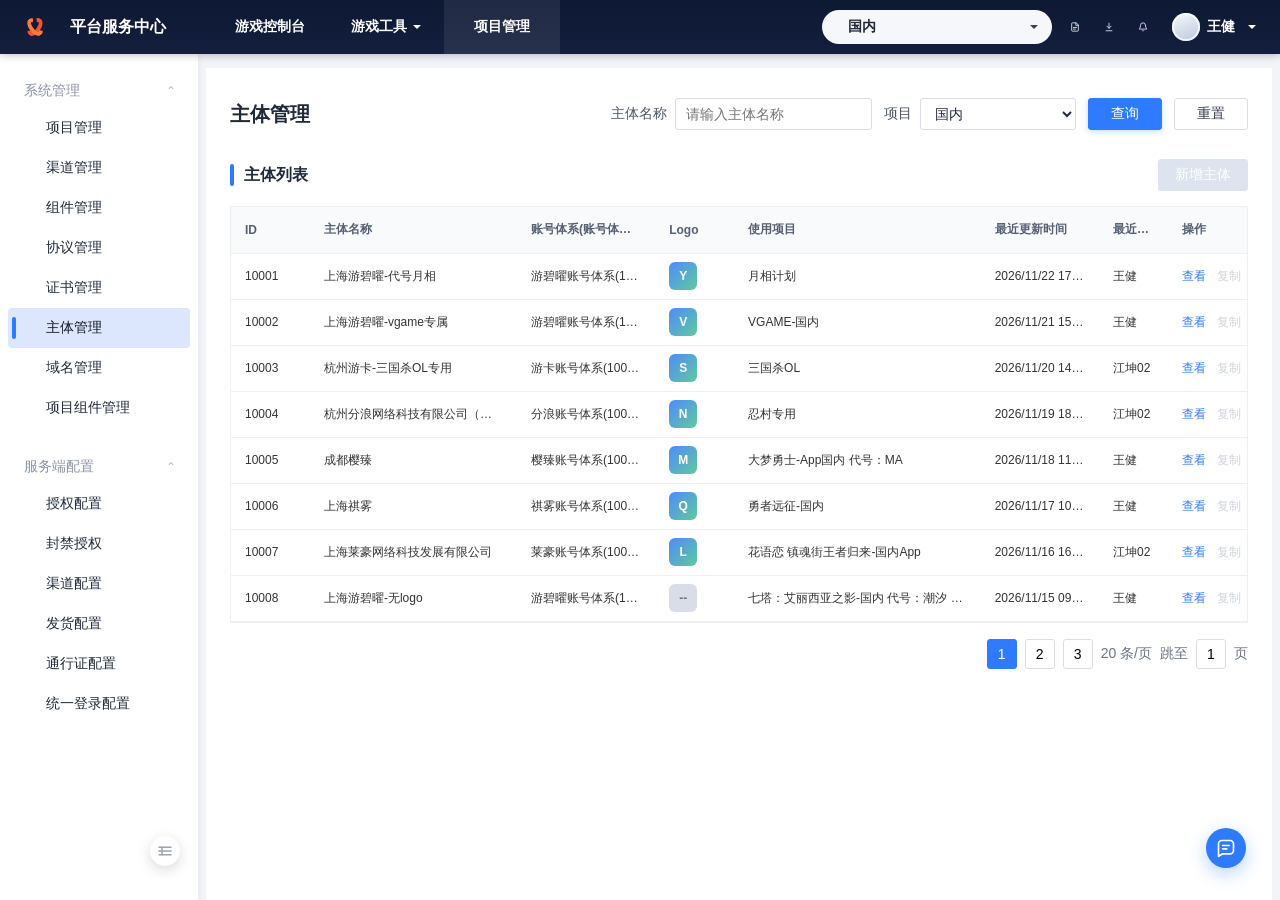
==== prototype/account-center-config/index.html @ 5e3cf2c9 "Deploy account center config prototype" ====
<!doctype html>
<html lang="zh-CN">
  <head>
    <meta charset="UTF-8" />
    <meta name="viewport" content="width=device-width, initial-scale=1.0" />
    <title>主体管理账号中心配置原型</title>
    <link rel="icon" href="data:," />
    <link rel="stylesheet" href="./styles.css" />
  </head>
  <body>
    <div class="app-shell">
      <header class="topbar">
        <div class="brand-mark" aria-hidden="true">
          <span class="brand-knot"></span>
        </div>
        <div class="brand-name">平台服务中心</div>
        <nav class="topnav" aria-label="一级导航">
          <button>游戏控制台</button>
          <button>游戏工具<span class="caret"></span></button>
          <button class="active">项目管理</button>
        </nav>
        <div class="top-actions">
          <button class="region-select">国内<span class="caret dark"></span></button>
          <button class="icon-btn" title="文档" aria-label="文档" data-icon="file"></button>
          <button class="icon-btn" title="下载" aria-label="下载" data-icon="download"></button>
          <button class="icon-btn" title="通知" aria-label="通知" data-icon="bell"></button>
          <button class="user-pill" aria-label="当前用户"><span class="avatar"></span>王健<span class="caret"></span></button>
        </div>
      </header>

      <aside class="global-sidebar">
        <section class="sidebar-group">
          <button class="group-title">系统管理<span>⌃</span></button>
          <button>项目管理</button>
          <button>渠道管理</button>
          <button>组件管理</button>
          <button>协议管理</button>
          <button>证书管理</button>
          <button class="active">主体管理</button>
          <button>域名管理</button>
          <button>项目组件管理</button>
        </section>
        <section class="sidebar-group">
          <button class="group-title">服务端配置<span>⌃</span></button>
          <button>授权配置</button>
          <button>封禁授权</button>
          <button>渠道配置</button>
          <button>发货配置</button>
          <button>通行证配置</button>
          <button>统一登录配置</button>
        </section>
        <button class="sidebar-collapse" aria-label="折叠菜单" data-icon="panel"></button>
      </aside>

      <main class="workspace">
        <section id="listView" class="view is-active">
          <div class="list-card">
            <div class="list-toolbar">
              <h1>主体管理</h1>
              <div class="filters">
                <label>主体名称<input value="" placeholder="请输入主体名称" /></label>
                <label>项目<select><option>国内</option></select></label>
                <button class="btn primary">查询</button>
                <button class="btn">重置</button>
              </div>
            </div>
            <div class="table-title">
              <span class="section-bar"></span>
              <strong>主体列表</strong>
              <button class="btn primary add-subject" disabled>新增主体</button>
            </div>
            <div class="table-wrap">
              <table class="data-table subject-table">
                <thead>
                  <tr>
                    <th>ID</th>
                    <th>主体名称</th>
                    <th>账号体系(账号体系ID)</th>
                    <th>Logo</th>
                    <th>使用项目</th>
                    <th>最近更新时间</th>
                    <th>最近更新人</th>
                    <th>操作</th>
                  </tr>
                </thead>
                <tbody id="subjectRows"></tbody>
              </table>
            </div>
            <div class="pagination">
              <button class="page active">1</button>
              <button class="page">2</button>
              <button class="page">3</button>
              <span>20 条/页</span>
              <span>跳至</span>
              <input value="1" />
              <span>页</span>
            </div>
          </div>
        </section>

        <section id="detailView" class="view">
          <div class="detail-header">
            <button class="back-btn" id="backToList" aria-label="返回主体列表" data-icon="chevron-left"></button>
            <button class="upload-tile">
              <span>＋</span>
              <small>Upload</small>
            </button>
            <div class="subject-meta">
              <h1>上海游碧曜</h1>
              <div class="meta-line">
                <span>账号体系ID：<b>10001</b><i class="caret dark"></i></span>
                <span>最近更新人：<b>王健</b></span>
                <span>最近更新时间：<b>2026/11/22 17:00</b></span>
              </div>
            </div>
            <button class="btn primary save-btn" id="saveButton">保存</button>
          </div>

          <div class="config-card">
            <div class="config-title">
              <span class="section-bar"></span>
              <strong>配置信息</strong>
              <span class="breadcrumb">国内账号中心：公共配置 &gt; 能力开关 &gt; 场景复用</span>
            </div>
            <div class="tabs" role="tablist" aria-label="配置类型">
              <button class="tab active">账号中心</button>
              <button class="tab" disabled>其他示例</button>
              <button class="tab add-tab" disabled>＋ 新增配置类型</button>
            </div>
            <div class="config-layout">
              <nav class="module-menu" aria-label="账号中心二级配置">
                <button class="module-item active" data-module="brand">品牌与合规</button>
                <button class="module-item" data-module="passport">通行证能力</button>
                <button class="module-item" data-module="game">游戏配置</button>
                <button class="module-item" data-module="appeal">账号申诉</button>
                <button class="module-item" data-module="cancel">账号注销</button>
                <button class="module-item" data-module="help">问题帮助</button>
              </nav>
              <div class="module-content" id="moduleContent"></div>
            </div>
          </div>
        </section>
      </main>
    </div>

    <div class="floating-help" title="在线咨询" data-icon="message"></div>
    <div class="toast" id="toast" role="status"></div>
    <div class="modal-mask" id="modalMask" aria-hidden="true">
      <div class="modal">
        <button class="modal-close" id="modalClose" aria-label="关闭">×</button>
        <h2 id="modalTitle">配置项</h2>
        <div id="modalText" class="modal-body">当前为高保真原型反馈。</div>
        <div class="modal-actions">
          <button class="btn" id="modalCancel">取消</button>
          <button class="btn primary" id="modalConfirm">确定</button>
        </div>
      </div>
    </div>
    <script src="./app.js"></script>
  </body>
</html>
---- prototype/account-center-config/styles.css ----
:root {
  --nav-bg: #141f3e;
  --nav-bg-deep: #0d1833;
  --primary: #2f7bff;
  --primary-strong: #1d6bff;
  --primary-soft: #dce6fd;
  --primary-pale: #eef4ff;
  --page-bg: #f3f4f8;
  --card-bg: #ffffff;
  --table-head: #f9fafc;
  --border: #e5e7eb;
  --border-light: #eef0f3;
  --control-border: #d9dde5;
  --text-main: #333333;
  --text-title: #1f2937;
  --text-strong: #111827;
  --text-muted: #6b7280;
  --text-soft: #8a94a6;
  --danger: #f05252;
  --success: #19a56b;
  --warning: #f59e0b;
  --shadow-light: 0 2px 8px rgba(0, 0, 0, 0.03);
}

* {
  box-sizing: border-box;
}

html,
body {
  margin: 0;
  min-width: 1280px;
  min-height: 100%;
  color: var(--text-main);
  background: var(--page-bg);
  font-family: "Microsoft YaHei", "PingFang SC", Arial, sans-serif;
  font-size: 14px;
  letter-spacing: 0;
}

button,
input,
select,
textarea {
  font: inherit;
}

button {
  cursor: pointer;
}

.app-shell {
  min-height: 100vh;
  padding-top: 54px;
  padding-left: 198px;
}

.topbar {
  position: fixed;
  z-index: 30;
  inset: 0 0 auto 0;
  height: 54px;
  display: flex;
  align-items: center;
  gap: 18px;
  padding: 0 18px;
  color: #fff;
  background: linear-gradient(180deg, var(--nav-bg-deep), var(--nav-bg));
  box-shadow: 0 1px 8px rgba(10, 17, 36, 0.28);
}

.brand-mark {
  width: 34px;
  height: 34px;
  display: grid;
  place-items: center;
}

.brand-knot {
  position: relative;
  width: 28px;
  height: 28px;
}

.brand-knot::before,
.brand-knot::after {
  content: "";
  position: absolute;
  inset: 4px 8px;
  border: 4px solid #ff512f;
  border-left-color: transparent;
  border-radius: 50%;
  transform: rotate(35deg);
}

.brand-knot::after {
  border-color: #ff7a3c;
  border-right-color: transparent;
  transform: rotate(-38deg);
}

.brand-name {
  font-size: 16px;
  font-weight: 700;
  white-space: nowrap;
}

.topnav {
  display: flex;
  height: 100%;
  margin-left: 28px;
}

.topnav button {
  min-width: 116px;
  height: 54px;
  color: #fff;
  border: 0;
  background: transparent;
  font-weight: 600;
}

.topnav button.active {
  background: rgba(255, 255, 255, 0.08);
}

.top-actions {
  margin-left: auto;
  display: flex;
  align-items: center;
  gap: 12px;
}

.region-select {
  width: 230px;
  height: 34px;
  padding: 0 14px 0 26px;
  display: flex;
  align-items: center;
  justify-content: space-between;
  color: #1f2937;
  border: 0;
  border-radius: 18px;
  background: #f6f7fb;
  font-weight: 600;
}

.icon-btn,
.user-pill,
.back-btn,
.sidebar-collapse,
.floating-help {
  display: inline-flex;
  align-items: center;
  justify-content: center;
  border: 0;
  background: transparent;
}

.icon-btn {
  width: 22px;
  height: 22px;
  color: #e7ebf6;
}

.user-pill {
  gap: 7px;
  height: 34px;
  color: #fff;
  font-weight: 600;
}

.avatar {
  width: 28px;
  height: 28px;
  border-radius: 50%;
  background: linear-gradient(160deg, #f8fafc, #b9c7de);
  box-shadow: inset 0 0 0 2px rgba(255, 255, 255, 0.75);
}

.caret {
  display: inline-block;
  margin-left: 6px;
  border: 4px solid transparent;
  border-top-color: currentColor;
  transform: translateY(2px);
}

.caret.dark {
  color: #374151;
}

.global-sidebar {
  position: fixed;
  z-index: 20;
  top: 54px;
  bottom: 0;
  left: 0;
  width: 198px;
  padding: 20px 8px 24px;
  background: #fff;
  box-shadow: 1px 0 6px rgba(20, 31, 62, 0.06);
}

.sidebar-group {
  margin-bottom: 22px;
}

.sidebar-group button {
  position: relative;
  width: 100%;
  height: 40px;
  padding: 0 16px 0 38px;
  text-align: left;
  color: #1f2937;
  border: 0;
  border-radius: 4px;
  background: transparent;
  white-space: nowrap;
}

.sidebar-group .group-title {
  height: 34px;
  padding-left: 16px;
  color: #8a94a6;
}

.group-title span {
  float: right;
}

.sidebar-group button.active {
  color: #111827;
  background: var(--primary-soft);
}

.sidebar-group button.active::before {
  content: "";
  position: absolute;
  left: 4px;
  top: 9px;
  width: 4px;
  height: 22px;
  border-radius: 2px;
  background: var(--primary);
}

.sidebar-collapse {
  position: absolute;
  right: 18px;
  bottom: 34px;
  width: 30px;
  height: 30px;
  color: #9ca3af;
  border-radius: 50%;
  background: #fff;
  box-shadow: 0 4px 14px rgba(0, 0, 0, 0.15);
}

.workspace {
  min-height: calc(100vh - 54px);
  padding: 14px 8px 0;
  background: var(--page-bg);
}

.view {
  display: none;
}

.view.is-active {
  display: block;
}

.list-card,
.config-card,
.detail-header {
  background: #fff;
}

.list-card {
  min-height: calc(100vh - 68px);
  padding: 30px 24px;
}

.list-toolbar {
  display: flex;
  align-items: center;
  gap: 24px;
  margin-bottom: 28px;
}

.list-toolbar h1 {
  margin: 0 auto 0 0;
  color: var(--text-title);
  font-size: 20px;
  font-weight: 700;
}

.filters {
  display: flex;
  align-items: center;
  gap: 12px;
}

.filters label {
  display: inline-flex;
  align-items: center;
  gap: 8px;
  color: #4b5563;
}

.filters input,
.filters select,
.form-control input,
.form-control textarea,
.form-control select {
  height: 32px;
  min-width: 156px;
  padding: 0 10px;
  color: #1f2937;
  border: 1px solid var(--control-border);
  border-radius: 3px;
  background: #fff;
}

.btn {
  height: 32px;
  min-width: 74px;
  padding: 0 16px;
  color: #374151;
  border: 1px solid var(--control-border);
  border-radius: 3px;
  background: #fff;
}

.btn.primary {
  color: #fff;
  border-color: var(--primary);
  background: var(--primary);
  box-shadow: 0 2px 6px rgba(47, 123, 255, 0.24);
}

.btn.primary:hover,
.switch.is-on:hover {
  background: var(--primary-strong);
}

.btn:disabled,
.tab:disabled,
.upload-square:disabled {
  cursor: not-allowed;
  opacity: 0.48;
  box-shadow: none;
}

.btn.primary:disabled {
  border-color: #b9c7de;
  background: #b9c7de;
}

.btn.link {
  min-width: 0;
  height: auto;
  padding: 0;
  color: var(--primary);
  border: 0;
  background: transparent;
  box-shadow: none;
}

.btn.danger-link {
  color: var(--danger);
}

.btn.link:disabled,
.btn.danger-link:disabled {
  color: #9aa6b8;
}

.table-title,
.config-title,
.module-heading {
  display: flex;
  align-items: center;
}

.table-title {
  height: 34px;
  margin-bottom: 14px;
}

.table-title strong,
.config-title strong,
.module-heading h2 {
  color: var(--text-title);
  font-size: 16px;
  font-weight: 700;
}

.section-bar {
  width: 4px;
  height: 22px;
  margin-right: 10px;
  border-radius: 2px;
  background: var(--primary);
}

.add-subject {
  margin-left: auto;
}

.table-wrap {
  border: 1px solid var(--border-light);
  overflow: hidden;
}

.data-table {
  width: 100%;
  border-collapse: collapse;
  table-layout: fixed;
}

.data-table th,
.data-table td {
  height: 46px;
  padding: 0 14px;
  text-align: left;
  border-bottom: 1px solid var(--border-light);
  white-space: nowrap;
  overflow: hidden;
  text-overflow: ellipsis;
  font-size: 12px;
}

.data-table th {
  color: #566074;
  background: var(--table-head);
  font-weight: 700;
}

.subject-table th:nth-child(1) {
  width: 8%;
}

.subject-table th:nth-child(2) {
  width: 21%;
}

.subject-table th:nth-child(3) {
  width: 14%;
}

.subject-table th:nth-child(4) {
  width: 8%;
}

.subject-table th:nth-child(5) {
  width: 25%;
}

.subject-table th:nth-child(6) {
  width: 12%;
}

.subject-table th:nth-child(7) {
  width: 7%;
}

.subject-table th:nth-child(8) {
  width: 8%;
}

.logo-mini,
.game-icon {
  display: inline-flex;
  align-items: center;
  justify-content: center;
  color: #fff;
  font-weight: 700;
  background: linear-gradient(135deg, #4f8bff, #5fca9a);
}

.logo-mini {
  width: 28px;
  height: 28px;
  border-radius: 6px;
}

.pagination {
  height: 62px;
  display: flex;
  justify-content: flex-end;
  align-items: center;
  gap: 8px;
  color: #6b7280;
}

.page,
.pagination input {
  width: 30px;
  height: 30px;
  text-align: center;
  border: 1px solid var(--control-border);
  border-radius: 3px;
  background: #fff;
}

.page.active {
  color: #fff;
  border-color: var(--primary);
  background: var(--primary);
}

.detail-header {
  position: relative;
  height: 120px;
  display: flex;
  align-items: center;
  gap: 24px;
  padding: 0 64px 0 28px;
  margin-bottom: 10px;
}

.back-btn {
  width: 30px;
  height: 42px;
  color: #1f2937;
}

.upload-tile {
  width: 80px;
  height: 80px;
  display: flex;
  flex-direction: column;
  align-items: center;
  justify-content: center;
  gap: 6px;
  color: #4b5563;
  border: 1px solid #e5e7eb;
  border-radius: 3px;
  background: #f8f9fb;
}

.upload-tile span {
  font-size: 18px;
  color: #111827;
}

.upload-tile small {
  font-size: 12px;
}

.subject-meta h1 {
  margin: 0 0 14px;
  color: #0f172a;
  font-size: 22px;
  line-height: 1;
}

.meta-line {
  display: flex;
  gap: 54px;
  color: #4b5563;
  font-size: 14px;
}

.meta-line b {
  color: #374151;
  font-weight: 500;
}

.save-btn {
  margin-left: auto;
  width: 88px;
  height: 36px;
}

.save-btn.is-loading {
  opacity: 0.75;
  pointer-events: none;
}

.config-card {
  min-height: calc(100vh - 184px);
  padding: 24px 24px 48px;
}

.config-title {
  gap: 0;
  height: 24px;
  margin-bottom: 14px;
}

.breadcrumb {
  margin-left: 12px;
  color: #6b7280;
  font-size: 12px;
}

.tabs {
  display: flex;
  align-items: center;
  width: 496px;
  height: 42px;
  margin-bottom: 22px;
  border: 1px solid var(--control-border);
  border-radius: 3px;
  overflow: hidden;
}

.tab {
  width: 164px;
  height: 42px;
  color: #1f2937;
  border: 0;
  border-right: 1px solid var(--control-border);
  background: #fff;
  font-weight: 500;
}

.tab:last-child {
  border-right: 0;
}

.tab.active {
  color: var(--primary);
  box-shadow: inset 0 0 0 1px var(--primary);
  background: #f6f9ff;
}

.config-layout {
  display: grid;
  grid-template-columns: 204px minmax(0, 1fr);
  gap: 40px;
  align-items: start;
}

.module-menu {
  width: 204px;
  padding: 16px 12px;
  border: 1px solid var(--border);
  border-radius: 4px;
  background: #fff;
}

.module-item {
  width: 100%;
  height: 38px;
  padding: 0 12px;
  text-align: left;
  color: #1f2937;
  border: 0;
  border-radius: 5px;
  background: transparent;
  white-space: nowrap;
}

.module-item.active {
  color: var(--primary);
  background: var(--primary-soft);
  font-weight: 700;
}

.module-content {
  min-width: 0;
  padding: 34px 0 0;
}

.module-heading {
  min-height: 40px;
  margin-bottom: 24px;
}

.module-heading h2 {
  margin: 0;
  line-height: 1;
}

.module-heading .info-dot {
  width: 18px;
  height: 18px;
  margin-left: 14px;
  display: inline-flex;
  align-items: center;
  justify-content: center;
  color: var(--primary);
  border-radius: 50%;
  background: var(--primary-soft);
  font-size: 12px;
  font-weight: 700;
}

.module-heading .hint {
  margin-left: 10px;
  color: #6b7280;
  font-size: 12px;
}

.module-heading .module-action {
  margin-left: auto;
}

.form-section {
  max-width: 1050px;
  margin-bottom: 26px;
  padding-bottom: 20px;
  border-bottom: 1px solid var(--border-light);
}

.form-section:last-child {
  border-bottom: 0;
}

.form-section h3 {
  margin: 0 0 16px;
  color: #111827;
  font-size: 15px;
  font-weight: 700;
}

.brand-form {
  max-width: 1232px;
  color: #1f2937;
}

.brand-section-title {
  margin: 26px 0 14px;
  color: #111827;
  font-size: 14px;
  font-weight: 500;
}

.brand-section-title:first-of-type {
  margin-top: 0;
}

.logo-config-grid {
  display: grid;
  grid-template-columns: minmax(420px, 1fr) minmax(420px, 1fr);
  gap: 72px;
  max-width: 960px;
}

.logo-config {
  display: grid;
  grid-template-columns: 86px 104px 1fr;
  align-items: start;
  gap: 16px;
}

.logo-config label,
.brand-field-row label {
  display: inline-flex;
  align-items: center;
  gap: 5px;
  min-height: 32px;
  color: #1f2937;
  font-size: 14px;
  white-space: nowrap;
}

.info-dot.small {
  width: 14px;
  height: 14px;
  display: inline-flex;
  align-items: center;
  justify-content: center;
  color: var(--primary);
  border: 1px solid var(--primary);
  border-radius: 50%;
  font-size: 10px;
  line-height: 1;
  font-weight: 700;
}

.upload-square {
  width: 104px;
  height: 104px;
  display: flex;
  flex-direction: column;
  align-items: center;
  justify-content: center;
  gap: 10px;
  color: #7b8392;
  border: 1px dashed #cdd4df;
  border-radius: 2px;
  background: #fff;
}

.upload-square span {
  color: #333;
  font-size: 24px;
  line-height: 1;
}

.upload-square small {
  font-size: 14px;
}

.logo-config p {
  margin: 3px 0 0;
  color: #8a8f99;
  line-height: 22px;
  font-size: 14px;
}

.brand-field-row {
  display: grid;
  grid-template-columns: 74px minmax(260px, 520px) 74px minmax(260px, 520px);
  gap: 8px 18px;
  align-items: center;
  margin-bottom: 18px;
}

.brand-field-row input,
.inline-input {
  width: 100%;
  height: 32px;
  min-width: 0;
  padding: 0 12px;
  color: #1f2937;
  border: 1px solid var(--control-border);
  border-radius: 3px;
  background: #fff;
}

.brand-field-row input::placeholder,
.inline-input::placeholder {
  color: #b5bcc8;
}

.dynamic-row {
  margin-bottom: 8px;
}

.form-grid {
  display: grid;
  grid-template-columns: repeat(2, minmax(320px, 1fr));
  gap: 16px 30px;
}

.form-control label {
  display: block;
  margin-bottom: 8px;
  color: #4b5563;
  font-size: 13px;
}

.form-control input,
.form-control textarea,
.form-control select {
  width: 100%;
  min-width: 0;
}

.form-control textarea {
  height: 88px;
  padding-top: 8px;
  line-height: 20px;
  resize: none;
}

.protocol-list {
  display: grid;
  gap: 8px;
}

.protocol-row,
.faq-add,
.game-add {
  display: flex;
  align-items: center;
  border-radius: 4px;
}

.protocol-row {
  min-height: 46px;
  padding: 0 14px;
  border: 1px solid var(--border-light);
}

.protocol-row strong {
  width: 120px;
  color: #1f2937;
}

.protocol-row span {
  flex: 1;
  color: #6b7280;
  overflow: hidden;
  text-overflow: ellipsis;
  white-space: nowrap;
}

.row-actions,
.action-links {
  display: flex;
  align-items: center;
  gap: 18px;
  margin-left: 18px;
}

.action-links {
  margin-left: 0;
}

.full-add-button,
.dashed-add,
.faq-add,
.game-add {
  width: 100%;
  height: 42px;
  display: flex;
  align-items: center;
  justify-content: center;
  color: var(--primary);
  border: 1px dashed var(--primary);
  border-radius: 2px;
  background: #fff;
  font-size: 13px;
}

.full-add-button:hover {
  background: #f7fbff;
}

.passport-grid {
  display: grid;
  grid-template-columns: repeat(3, minmax(260px, 1fr));
  gap: 24px;
  max-width: 1320px;
}

.ability-card {
  min-height: 206px;
  padding: 24px;
  border: 1px solid var(--border);
  border-radius: 8px;
  background: #fff;
  box-shadow: var(--shadow-light);
  transition: border-color 0.16s ease, box-shadow 0.16s ease;
}

.ability-card:hover {
  border-color: #bfd7ff;
  box-shadow: 0 6px 18px rgba(47, 123, 255, 0.08);
}

.ability-head {
  display: flex;
  align-items: center;
  gap: 16px;
  margin-bottom: 18px;
}

.ability-icon {
  width: 40px;
  height: 40px;
  display: flex;
  align-items: center;
  justify-content: center;
  color: var(--primary);
  border-radius: 8px;
  background: var(--primary-pale);
}

.ability-title {
  display: flex;
  align-items: center;
  gap: 10px;
}

.ability-title h3 {
  margin: 0;
  color: var(--text-strong);
  font-size: 16px;
  font-weight: 700;
}

.tag {
  height: 22px;
  padding: 0 10px;
  display: inline-flex;
  align-items: center;
  color: var(--primary);
  border-radius: 11px;
  background: #e3efff;
  font-size: 12px;
  font-weight: 700;
}

.ability-desc {
  min-height: 50px;
  color: #4b5563;
  line-height: 20px;
  font-size: 13px;
}

.ability-desc small {
  display: block;
  width: calc(100% + 24px);
  margin-top: 8px;
  color: #6b7280;
  font-size: 10px;
  line-height: 18px;
  overflow: hidden;
  text-overflow: ellipsis;
  white-space: nowrap;
}

.ability-settings {
  margin-top: 20px;
  padding-top: 16px;
  border-top: 1px solid var(--border-light);
}

.setting-row {
  height: 36px;
  display: flex;
  align-items: center;
  justify-content: space-between;
  color: #1f2937;
  font-size: 14px;
}

.setting-row + .setting-row {
  margin-top: 12px;
}

.setting-row.is-disabled {
  color: #9ca3af;
}

.switch {
  position: relative;
  width: 44px;
  height: 24px;
  flex: 0 0 auto;
  border: 0;
  border-radius: 999px;
  background: #d1d5db;
  transition: background 0.16s ease;
}

.switch::after {
  content: "";
  position: absolute;
  top: 3px;
  left: 3px;
  width: 18px;
  height: 18px;
  border-radius: 50%;
  background: #fff;
  box-shadow: 0 1px 4px rgba(0, 0, 0, 0.22);
  transition: transform 0.16s ease;
}

.switch.is-on {
  background: var(--primary);
}

.switch.is-on::after {
  transform: translateX(20px);
}

.switch.is-disabled {
  background: #e5e7eb;
  cursor: not-allowed;
}

.switch.is-disabled::after {
  background: #f9fafb;
  box-shadow: none;
}

.note-block {
  max-width: 1320px;
  min-height: 56px;
  margin-top: 28px;
  padding: 16px 20px;
  display: flex;
  align-items: center;
  gap: 12px;
  color: #6b7280;
  border: 1px solid #edf0f6;
  border-radius: 6px;
  background: #f5f7fa;
  font-size: 12px;
}

.note-block .note-icon {
  color: var(--primary);
}

.note-block strong {
  margin-right: 14px;
  color: #1f2937;
  font-size: 14px;
}

.game-table-wrap {
  border-bottom: 0;
}

.game-table th,
.game-table td {
  padding-left: 10px;
  padding-right: 10px;
}

.game-table th:nth-child(1) {
  width: 36px;
}

.game-table th:nth-child(2) {
  width: 16%;
}

.game-table th:nth-child(3) {
  width: 13%;
}

.game-table th:nth-child(4),
.game-table th:nth-child(5),
.game-table th:nth-child(6) {
  width: 10.5%;
}

.game-table th:nth-child(7) {
  width: 16%;
}

.game-table th:nth-child(8) {
  width: 8%;
}

.game-table th:nth-child(9) {
  width: 9%;
}

.game-table td:nth-child(4),
.game-table td:nth-child(5),
.game-table td:nth-child(6) {
  overflow: visible;
  text-overflow: clip;
}

.game-table td:nth-child(3) {
  overflow: visible;
  text-overflow: clip;
}

.drag-cell {
  color: #b3bfd2;
  cursor: grab;
  font-size: 20px;
  text-align: center;
  user-select: none;
}

.drag-cell:active {
  cursor: grabbing;
}

.game-table tbody tr {
  transition: background 0.15s ease;
}

.game-table tbody tr.is-dragging {
  opacity: 0.48;
  background: #eef4ff;
}

.game-table tbody tr.is-drop-before td {
  box-shadow: inset 0 2px 0 #2f7bff;
}

.game-table tbody tr.is-drop-after td {
  box-shadow: inset 0 -2px 0 #2f7bff;
}

.game-name {
  display: inline-flex;
  align-items: center;
  gap: 10px;
  min-width: 0;
}

.game-icon {
  width: 30px;
  height: 30px;
  flex: 0 0 auto;
  border-radius: 7px;
  font-size: 13px;
}

.mini-tag {
  display: inline-flex;
  align-items: center;
  justify-content: center;
  min-width: 18px;
  height: 18px;
  margin-left: 6px;
  padding: 0 4px;
  color: #2f7bff;
  border: 1px solid #bcd2ff;
  border-radius: 2px;
  background: #eef4ff;
  font-size: 10px;
}

.status-card {
  width: 64px;
  height: 26px;
  display: inline-flex;
  align-items: center;
  gap: 6px;
  justify-content: center;
  border: 1px solid transparent;
  border-radius: 3px;
  font-size: 12px;
  font-weight: 500;
}

.status-card i {
  width: 7px;
  height: 7px;
  border-radius: 50%;
  background: currentColor;
}

.status-card.on {
  color: #08a66d;
  border-color: #08c57d;
  background: #f7fffb;
}

.status-card.off {
  color: #9aa6b8;
  border-color: #e5e9f0;
  background: #f5f7fa;
}

.editor {
  border: 1px solid var(--border);
  border-radius: 4px;
  overflow: hidden;
  background: #fff;
}

.editor-toolbar {
  height: 38px;
  display: flex;
  align-items: center;
  gap: 6px;
  padding: 0 10px;
  color: #4b5563;
  border-bottom: 1px solid var(--border-light);
  background: #fafbfe;
}

.editor-toolbar button {
  width: 28px;
  height: 26px;
  color: #374151;
  border: 1px solid transparent;
  border-radius: 3px;
  background: transparent;
  font-weight: 700;
}

.editor-body {
  min-height: 180px;
  padding: 14px 16px;
  color: #4b5563;
  line-height: 24px;
}

.empty-state {
  max-width: 880px;
  min-height: 280px;
  display: flex;
  flex-direction: column;
  align-items: center;
  justify-content: center;
  gap: 12px;
  color: #6b7280;
  border: 1px dashed #d9e0ea;
  border-radius: 6px;
  background: #fbfcff;
}

.empty-state .empty-icon {
  width: 56px;
  height: 56px;
  display: grid;
  place-items: center;
  color: var(--primary);
  border-radius: 50%;
  background: var(--primary-pale);
}

.empty-state strong {
  color: #1f2937;
  font-size: 16px;
}

.help-layout {
  max-width: 1232px;
}

.help-layout h3 {
  margin: 0 0 12px;
  color: #111827;
  font-size: 14px;
  font-weight: 600;
}

.faq-table th:nth-child(1) {
  width: 84px;
}

.faq-table th:nth-child(2) {
  width: 34%;
}

.faq-table th:nth-child(4) {
  width: 150px;
}

.support-card {
  margin-top: 12px;
}

.support-card h3 {
  margin: 0 0 16px;
  color: #111827;
  font-size: 14px;
}

.support-row {
  max-width: 1040px;
}

.floating-help {
  position: fixed;
  z-index: 28;
  right: 34px;
  bottom: 32px;
  width: 40px;
  height: 40px;
  color: #fff;
  border-radius: 50%;
  background: var(--primary);
  box-shadow: 0 6px 18px rgba(47, 123, 255, 0.32);
}

.toast {
  position: fixed;
  z-index: 70;
  top: 74px;
  left: 50%;
  min-width: 160px;
  padding: 10px 18px;
  color: #1f2937;
  border: 1px solid #dbe8ff;
  border-radius: 4px;
  background: #fff;
  box-shadow: 0 10px 28px rgba(15, 23, 42, 0.16);
  opacity: 0;
  pointer-events: none;
  transform: translate(-50%, -8px);
  transition: opacity 0.18s ease, transform 0.18s ease;
}

.toast.is-visible {
  opacity: 1;
  transform: translate(-50%, 0);
}

.modal-mask {
  position: fixed;
  z-index: 60;
  inset: 0;
  display: none;
  align-items: center;
  justify-content: center;
  background: rgba(0, 0, 0, 0.22);
}

.modal-mask.is-open {
  display: flex;
}

.modal {
  position: relative;
  width: 520px;
  max-height: calc(100vh - 112px);
  padding: 0 0 91px;
  border-radius: 6px;
  background: #fff;
  box-shadow: 0 8px 12px rgba(0, 0, 0, 0.22);
  overflow: hidden;
}

.modal h2 {
  height: 64px;
  margin: 0;
  padding: 0 56px;
  color: #111827;
  border-bottom: 1px solid #eef0f3;
  font-family: Inter, "Noto Sans SC", sans-serif;
  font-size: 16px;
  font-weight: 700;
  line-height: 22px;
  text-align: center;
  display: flex;
  align-items: center;
  justify-content: center;
}

.modal-body {
  max-height: calc(100vh - 267px);
  padding: 24px 28px 18px;
  color: #4b5563;
  line-height: 22px;
  overflow: auto;
}

.modal-body p {
  margin: 0;
  color: #4b5563;
  line-height: 22px;
}

.modal-tip {
  height: 40px;
  margin-bottom: 26px;
  padding: 0 15px;
  color: #245b99;
  border: 1px solid #badeff;
  border-radius: 4px;
  background: #eaf3ff;
  font-size: 13px;
  line-height: 38px;
}

.modal-form {
  display: grid;
  gap: 24px;
}

.modal-field-row {
  display: grid;
  grid-template-columns: 100px 330px;
  gap: 10px;
  align-items: center;
}

.modal-field-row.is-hidden {
  display: none;
}

.modal-field-row > label {
  color: #1f2937;
  font-family: Inter, "Noto Sans SC", sans-serif;
  font-size: 14px;
  line-height: 20px;
  display: flex;
  align-items: center;
  white-space: nowrap;
}

.modal-field-row b {
  margin-left: 4px;
  color: #1f2937;
  font-weight: 400;
}

.modal-info {
  width: 14px;
  height: 14px;
  margin-left: 2px;
  color: #1677ff;
  border: 1px solid #1677ff;
  border-radius: 50%;
  background: #e8f2ff;
  font-size: 10px;
  font-weight: 600;
  line-height: 12px;
  text-align: center;
}

.modal-form input[type="text"],
.modal-form input:not([type]),
.modal-form select {
  height: 32px;
  width: 330px;
  padding: 0 12px;
  color: #1f2937;
  border: 1px solid var(--control-border);
  border-radius: 3px;
  background: #fff;
  font-size: 13px;
}

.modal-form input::placeholder,
.modal-form select:invalid {
  color: #8c8c8c;
}

.modal-checks {
  display: flex;
  gap: 16px;
  align-items: center;
}

.modal-checks label {
  display: inline-flex;
  align-items: center;
  gap: 8px;
  color: rgba(0, 0, 0, 0.85);
  font-size: 14px;
  line-height: 22px;
  white-space: nowrap;
}

.modal-checks input {
  width: 16px;
  height: 16px;
  margin: 0;
  accent-color: #1677ff;
}

.modal-switch {
  position: relative;
  width: 52px;
  height: 22px;
  border: 0;
  border-radius: 16px;
  background: #d1d5db;
  cursor: pointer;
}

.modal-switch::after {
  content: "";
  position: absolute;
  top: 2px;
  left: 2px;
  width: 18px;
  height: 18px;
  border-radius: 50%;
  background: #fff;
  box-shadow: 0 2px 2px rgba(0, 35, 11, 0.2);
  transition: left 0.18s ease;
}

.modal-switch.is-on {
  background: #1890ff;
}

.modal-switch.is-on::after {
  left: 32px;
}

.modal-close {
  position: absolute;
  top: 21px;
  right: 20px;
  width: 24px;
  height: 24px;
  color: #8c8c8c;
  border: 0;
  background: transparent;
  font-size: 18px;
  line-height: 20px;
}

.modal-actions {
  position: absolute;
  left: 0;
  right: 0;
  bottom: 0;
  height: 91px;
  padding-top: 38px;
  border-top: 1px solid #eef0f3;
  display: flex;
  justify-content: center;
  gap: 28px;
}

.modal-actions .btn {
  width: 88px;
  height: 32px;
  border-radius: 4px;
}

.modal.modal-compact {
  width: 360px;
  height: 190px;
  max-height: none;
  padding: 0;
}

.modal.modal-compact h2 {
  height: auto;
  padding: 0;
  border-bottom: 0;
  position: absolute;
  left: 24px;
  top: 24px;
  width: 260px;
  display: block;
  font-size: 16px;
  line-height: 22px;
  text-align: left;
}

.modal.modal-compact .modal-close {
  top: 21px;
  right: 16px;
}

.modal.modal-compact .modal-body {
  position: absolute;
  left: 24px;
  top: 64px;
  width: 312px;
  max-height: none;
  padding: 0;
  overflow: visible;
}

.modal.modal-compact .modal-body p {
  margin: 0;
  color: #4b5563;
  font-family: Inter, "Noto Sans SC", sans-serif;
  font-size: 14px;
  line-height: 22px;
}

.modal.modal-compact .modal-actions {
  height: 64px;
  padding: 19px 24px 0 0;
  justify-content: flex-end;
  gap: 16px;
  border-top: 1px solid #eef0f3;
}

.modal.modal-compact .modal-actions .btn {
  width: 80px;
}

.modal.modal-compact .modal-actions .btn.primary {
  width: 88px;
}

.btn.primary.danger,
.btn.danger {
  color: #fff;
  border-color: var(--danger);
  background: var(--danger);
  box-shadow: 0 2px 6px rgba(240, 82, 82, 0.22);
}

svg {
  width: 1em;
  height: 1em;
  stroke: currentColor;
  stroke-width: 2;
  fill: none;
  stroke-linecap: round;
  stroke-linejoin: round;
}

[data-icon] svg,
.ability-icon svg,
.note-icon svg,
.empty-icon svg {
  width: 20px;
  height: 20px;
}

@media (max-width: 1480px) {
  .meta-line {
    gap: 32px;
  }

  .config-layout {
    gap: 28px;
  }

  .passport-grid {
    gap: 18px;
  }

  .ability-card {
    padding: 22px;
  }
}
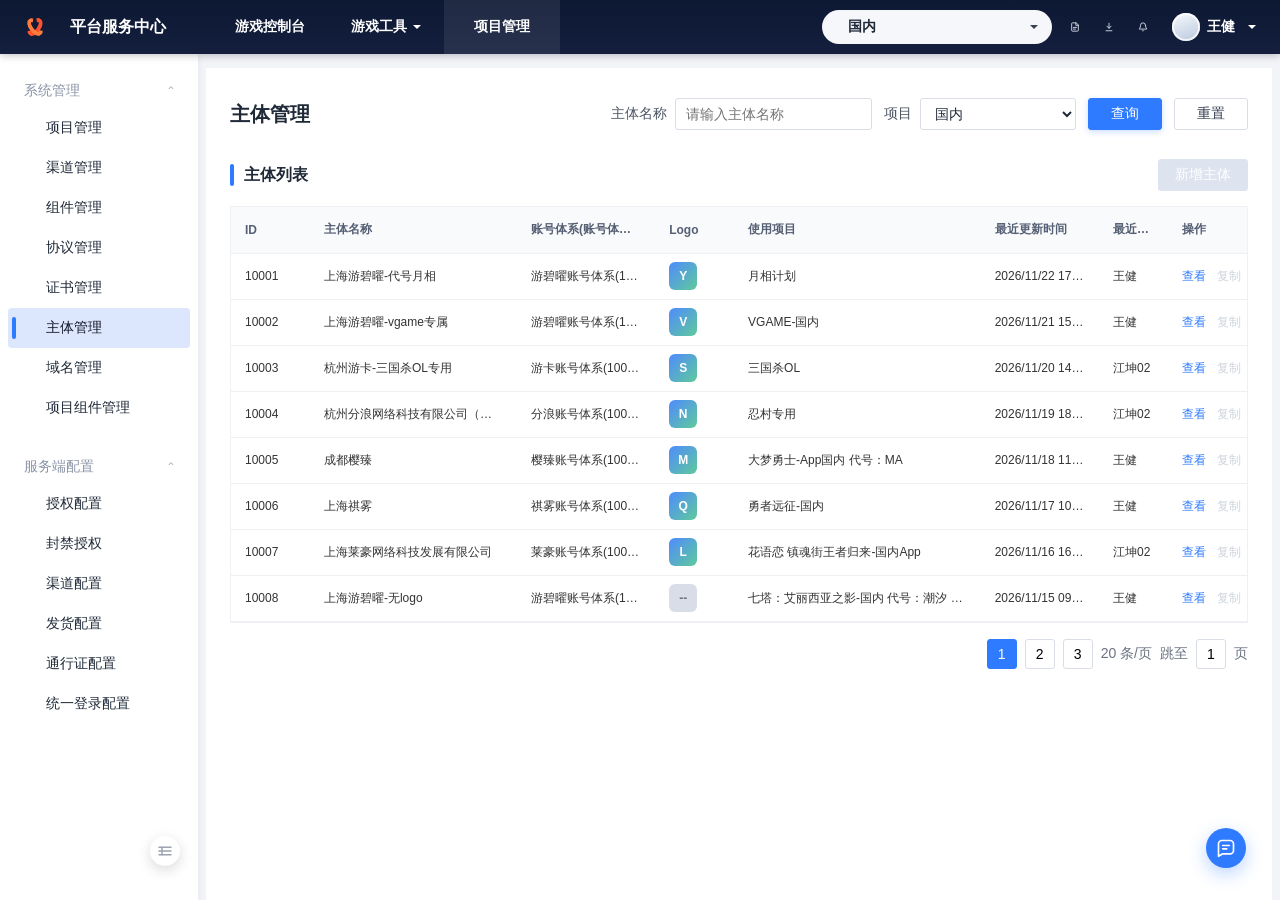
==== commit fd1c02f9: "Limit config additions and simplify title" ====
--- a/prototype/account-center-config/index.html
+++ b/prototype/account-center-config/index.html
@@ -120,7 +120,6 @@
             <div class="config-title">
               <span class="section-bar"></span>
               <strong>配置信息</strong>
-              <span class="breadcrumb">国内账号中心：公共配置 &gt; 能力开关 &gt; 场景复用</span>
             </div>
             <div class="tabs" role="tablist" aria-label="配置类型">
               <button class="tab active">账号中心</button>
--- a/prototype/account-center-config/styles.css
+++ b/prototype/account-center-config/styles.css
@@ -990,7 +990,7 @@
 }
 
 .ability-desc {
-  min-height: 50px;
+  min-height: 38px;
   color: #4b5563;
   line-height: 20px;
   font-size: 13px;
@@ -999,7 +999,7 @@
 .ability-desc small {
   display: block;
   width: calc(100% + 24px);
-  margin-top: 8px;
+  margin-top: 0;
   color: #6b7280;
   font-size: 10px;
   line-height: 18px;
@@ -1162,20 +1162,24 @@
   cursor: grabbing;
 }
 
-.game-table tbody tr {
+.game-table tbody tr,
+.faq-table tbody tr {
   transition: background 0.15s ease;
 }
 
-.game-table tbody tr.is-dragging {
+.game-table tbody tr.is-dragging,
+.faq-table tbody tr.is-dragging {
   opacity: 0.48;
   background: #eef4ff;
 }
 
-.game-table tbody tr.is-drop-before td {
+.game-table tbody tr.is-drop-before td,
+.faq-table tbody tr.is-drop-before td {
   box-shadow: inset 0 2px 0 #2f7bff;
 }
 
-.game-table tbody tr.is-drop-after td {
+.game-table tbody tr.is-drop-after td,
+.faq-table tbody tr.is-drop-after td {
   box-shadow: inset 0 -2px 0 #2f7bff;
 }
 
@@ -1317,15 +1321,25 @@
 }
 
 .faq-table th:nth-child(1) {
-  width: 84px;
+  width: 36px;
 }
 
 .faq-table th:nth-child(2) {
+  width: 72px;
+}
+
+.faq-table th:nth-child(3) {
   width: 34%;
 }
 
-.faq-table th:nth-child(4) {
+.faq-table th:nth-child(5) {
   width: 150px;
+}
+
+.faq-table td:nth-child(3),
+.faq-table td:nth-child(4) {
+  overflow: visible;
+  text-overflow: clip;
 }
 
 .support-card {
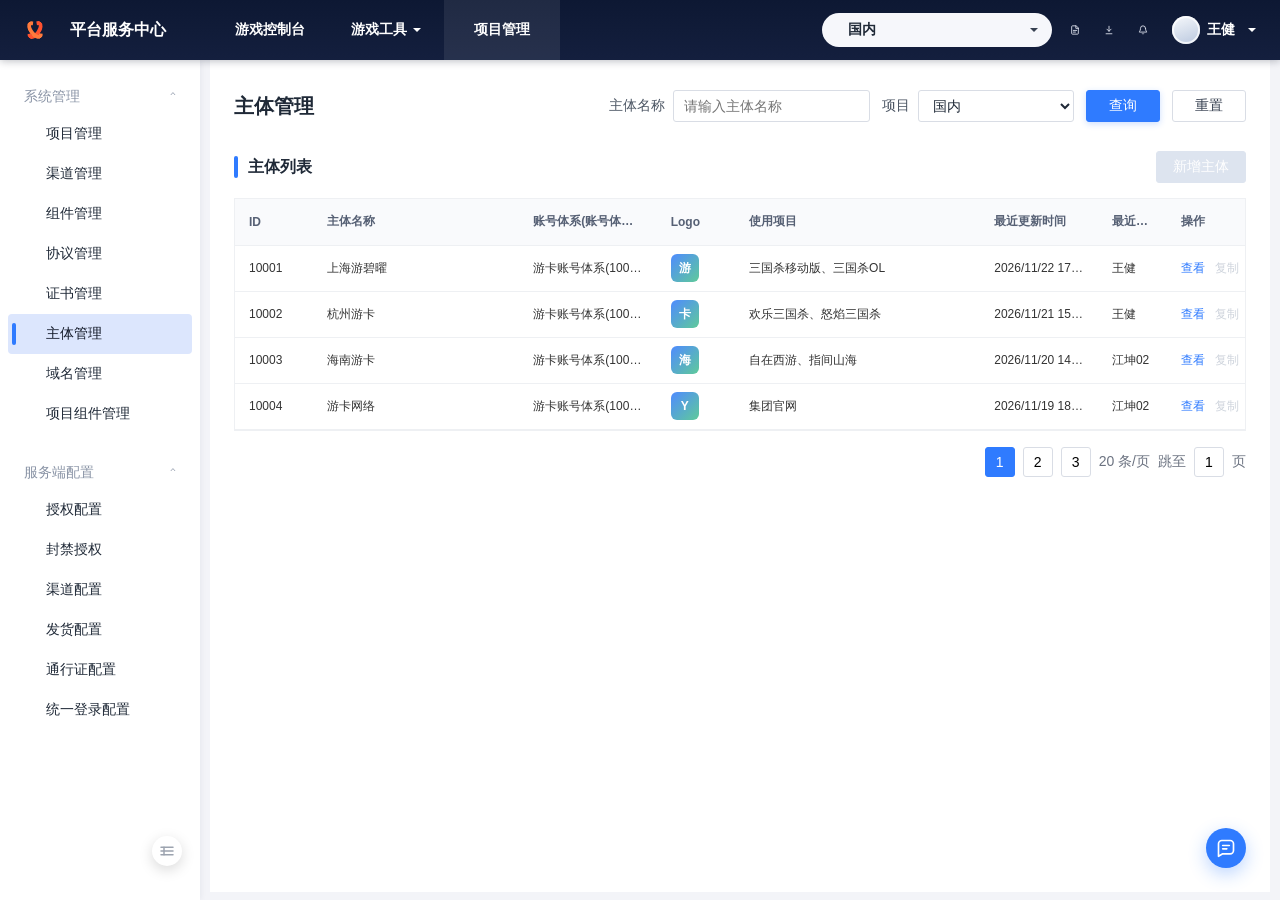
==== commit b45e9df7: "feat: align subject config prototype with Figma" ====
--- a/prototype/account-center-config/index.html
+++ b/prototype/account-center-config/index.html
@@ -20,7 +20,13 @@
           <button class="active">项目管理</button>
         </nav>
         <div class="top-actions">
-          <button class="region-select">国内<span class="caret dark"></span></button>
+          <div class="region-switcher">
+            <button class="region-select" id="regionSelect" aria-haspopup="listbox" aria-expanded="false">国内<span class="caret dark"></span></button>
+            <div class="region-menu" id="regionMenu" role="listbox" aria-label="选择区域">
+              <button role="option" data-region="domestic" class="active">国内</button>
+              <button role="option" data-region="overseas">海外</button>
+            </div>
+          </div>
           <button class="icon-btn" title="文档" aria-label="文档" data-icon="file"></button>
           <button class="icon-btn" title="下载" aria-label="下载" data-icon="download"></button>
           <button class="icon-btn" title="通知" aria-label="通知" data-icon="bell"></button>
@@ -59,7 +65,7 @@
               <h1>主体管理</h1>
               <div class="filters">
                 <label>主体名称<input value="" placeholder="请输入主体名称" /></label>
-                <label>项目<select><option>国内</option></select></label>
+                <label>项目<select id="regionFilter"><option>国内</option></select></label>
                 <button class="btn primary">查询</button>
                 <button class="btn">重置</button>
               </div>
@@ -106,11 +112,11 @@
               <small>Upload</small>
             </button>
             <div class="subject-meta">
-              <h1>上海游碧曜</h1>
+              <h1 id="detailSubjectName">PLAYBEST</h1>
               <div class="meta-line">
-                <span>账号体系ID：<b>10001</b><i class="caret dark"></i></span>
-                <span>最近更新人：<b>王健</b></span>
-                <span>最近更新时间：<b>2026/11/22 17:00</b></span>
+                <span>账号体系ID：<b id="detailAccountId">10001</b><i class="caret dark"></i></span>
+                <span>最近更新人：<b id="detailOwner">王健</b></span>
+                <span>最近更新时间：<b id="detailUpdateTime">2026/11/22 17:00</b></span>
               </div>
             </div>
             <button class="btn primary save-btn" id="saveButton">保存</button>
@@ -122,19 +128,13 @@
               <strong>配置信息</strong>
             </div>
             <div class="tabs" role="tablist" aria-label="配置类型">
-              <button class="tab active">账号中心</button>
-              <button class="tab" disabled>其他示例</button>
+              <button class="tab active" data-config-type="domain">域名配置</button>
+              <button class="tab" data-config-type="account">账号中心</button>
               <button class="tab add-tab" disabled>＋ 新增配置类型</button>
             </div>
-            <div class="config-layout">
-              <nav class="module-menu" aria-label="账号中心二级配置">
-                <button class="module-item active" data-module="brand">品牌与合规</button>
-                <button class="module-item" data-module="passport">通行证能力</button>
-                <button class="module-item" data-module="game">游戏配置</button>
-                <button class="module-item" data-module="appeal">账号申诉</button>
-                <button class="module-item" data-module="cancel">账号注销</button>
-                <button class="module-item" data-module="help">问题帮助</button>
-              </nav>
+            <div class="domain-config-content" id="domainConfigContent"></div>
+            <div class="config-layout hidden" id="accountConfigContent">
+              <nav class="module-menu" id="moduleMenu" aria-label="账号中心二级配置"></nav>
               <div class="module-content" id="moduleContent"></div>
             </div>
           </div>
--- a/prototype/account-center-config/styles.css
+++ b/prototype/account-center-config/styles.css
@@ -22,6 +22,10 @@
   --shadow-light: 0 2px 8px rgba(0, 0, 0, 0.03);
 }
 
+.hidden {
+  display: none !important;
+}
+
 * {
   box-sizing: border-box;
 }
@@ -51,15 +55,15 @@
 
 .app-shell {
   min-height: 100vh;
-  padding-top: 54px;
-  padding-left: 198px;
+  padding-top: 60px;
+  padding-left: 200px;
 }
 
 .topbar {
   position: fixed;
   z-index: 30;
   inset: 0 0 auto 0;
-  height: 54px;
+  height: 60px;
   display: flex;
   align-items: center;
   gap: 18px;
@@ -113,7 +117,7 @@
 
 .topnav button {
   min-width: 116px;
-  height: 54px;
+  height: 60px;
   color: #fff;
   border: 0;
   background: transparent;
@@ -131,6 +135,10 @@
   gap: 12px;
 }
 
+.region-switcher {
+  position: relative;
+}
+
 .region-select {
   width: 230px;
   height: 34px;
@@ -143,6 +151,42 @@
   border-radius: 18px;
   background: #f6f7fb;
   font-weight: 600;
+}
+
+.region-menu {
+  position: absolute;
+  top: calc(100% + 6px);
+  left: 0;
+  z-index: 30;
+  width: 230px;
+  padding: 6px;
+  border: 1px solid rgba(31, 41, 55, 0.12);
+  border-radius: 8px;
+  background: #fff;
+  box-shadow: 0 12px 30px rgba(15, 23, 42, 0.18);
+  display: none;
+}
+
+.region-menu.is-open {
+  display: block;
+}
+
+.region-menu button {
+  width: 100%;
+  height: 34px;
+  padding: 0 14px;
+  border: 0;
+  border-radius: 5px;
+  background: transparent;
+  color: #1f2937;
+  text-align: left;
+  font-weight: 600;
+}
+
+.region-menu button:hover,
+.region-menu button.active {
+  color: var(--primary);
+  background: var(--primary-soft);
 }
 
 .icon-btn,
@@ -193,10 +237,10 @@
 .global-sidebar {
   position: fixed;
   z-index: 20;
-  top: 54px;
+  top: 60px;
   bottom: 0;
   left: 0;
-  width: 198px;
+  width: 200px;
   padding: 20px 8px 24px;
   background: #fff;
   box-shadow: 1px 0 6px rgba(20, 31, 62, 0.06);
@@ -258,8 +302,8 @@
 }
 
 .workspace {
-  min-height: calc(100vh - 54px);
-  padding: 14px 8px 0;
+  min-height: calc(100vh - 60px);
+  padding: 0 10px;
   background: var(--page-bg);
 }
 
@@ -513,11 +557,11 @@
 
 .detail-header {
   position: relative;
-  height: 120px;
+  height: 98px;
   display: flex;
   align-items: center;
   gap: 24px;
-  padding: 0 64px 0 28px;
+  padding: 0 64px 0 20px;
   margin-bottom: 10px;
 }
 
@@ -528,8 +572,8 @@
 }
 
 .upload-tile {
-  width: 80px;
-  height: 80px;
+  width: 64px;
+  height: 64px;
   display: flex;
   flex-direction: column;
   align-items: center;
@@ -542,7 +586,7 @@
 }
 
 .upload-tile span {
-  font-size: 18px;
+  font-size: 16px;
   color: #111827;
 }
 
@@ -551,17 +595,17 @@
 }
 
 .subject-meta h1 {
-  margin: 0 0 14px;
+  margin: 0 0 12px;
   color: #0f172a;
-  font-size: 22px;
-  line-height: 1;
+  font-size: 20px;
+  line-height: 26px;
 }
 
 .meta-line {
   display: flex;
-  gap: 54px;
+  gap: 48px;
   color: #4b5563;
-  font-size: 14px;
+  font-size: 13px;
 }
 
 .meta-line b {
@@ -571,8 +615,8 @@
 
 .save-btn {
   margin-left: auto;
-  width: 88px;
-  height: 36px;
+  width: 76px;
+  height: 32px;
 }
 
 .save-btn.is-loading {
@@ -582,13 +626,13 @@
 
 .config-card {
   min-height: calc(100vh - 184px);
-  padding: 24px 24px 48px;
+  padding: 20px 20px 48px;
 }
 
 .config-title {
   gap: 0;
   height: 24px;
-  margin-bottom: 14px;
+  margin-bottom: 12px;
 }
 
 .breadcrumb {
@@ -600,26 +644,24 @@
 .tabs {
   display: flex;
   align-items: center;
-  width: 496px;
-  height: 42px;
-  margin-bottom: 22px;
+  height: 36px;
+  margin-bottom: 16px;
+}
+
+.tab {
+  width: 128px;
+  height: 36px;
+  color: #1f2937;
   border: 1px solid var(--control-border);
-  border-radius: 3px;
-  overflow: hidden;
-}
-
-.tab {
-  width: 164px;
-  height: 42px;
-  color: #1f2937;
-  border: 0;
   border-right: 1px solid var(--control-border);
   background: #fff;
-  font-weight: 500;
-}
-
-.tab:last-child {
-  border-right: 0;
+  font-size: 14px;
+  font-weight: 400;
+  margin-right: -1px;
+}
+
+.tab.add-tab {
+  width: 146px;
 }
 
 .tab.active {
@@ -633,6 +675,133 @@
   grid-template-columns: 204px minmax(0, 1fr);
   gap: 40px;
   align-items: start;
+}
+
+.domain-config-content {
+  min-height: 820px;
+}
+
+.domain-config-panel {
+  display: grid;
+  grid-template-columns: 168px minmax(0, 1fr);
+  gap: 16px;
+  min-height: 820px;
+  background: #fff;
+}
+
+.domain-menu {
+  padding: 10px;
+  border: 1px solid #e7e7e7;
+  background: #fff;
+}
+
+.domain-menu-item {
+  width: 100%;
+  height: 32px;
+  padding: 0 10px;
+  color: #1f2937;
+  text-align: left;
+  border: 0;
+  border-radius: 4px;
+  background: transparent;
+  font-size: 14px;
+}
+
+.domain-menu-item.active {
+  color: var(--primary);
+  background: #dce6fd;
+  font-weight: 600;
+}
+
+.domain-form-panel {
+  padding: 39px 39px 0;
+  border: 1px solid #e7e7e7;
+}
+
+.domain-heading {
+  height: 24px;
+  margin-bottom: 30px;
+}
+
+.domain-heading h2 {
+  font-size: 16px;
+  font-weight: 700;
+}
+
+.domain-form {
+  display: flex;
+  flex-direction: column;
+  gap: 24px;
+}
+
+.domain-field-group h3 {
+  margin: 0 0 12px;
+  color: #111827;
+  font-size: 14px;
+  line-height: 20px;
+  font-weight: 700;
+}
+
+.domain-field-grid {
+  display: grid;
+  grid-template-columns: minmax(320px, 520px) minmax(320px, 520px);
+  column-gap: 24px;
+  row-gap: 14px;
+  max-width: 1118px;
+}
+
+.domain-field-grid.single {
+  grid-template-columns: minmax(320px, 520px);
+}
+
+.domain-field {
+  display: grid;
+  grid-template-columns: auto minmax(0, 520px);
+  align-items: center;
+  gap: 10px;
+  min-width: 0;
+}
+
+.domain-field span {
+  display: flex;
+  align-items: center;
+  gap: 4px;
+  color: #1f2937;
+  font-size: 14px;
+  line-height: 20px;
+  white-space: nowrap;
+}
+
+.domain-field .info-dot {
+  width: 14px;
+  height: 14px;
+  display: inline-flex;
+  align-items: center;
+  justify-content: center;
+  color: #1677ff;
+  border: 1px solid #1677ff;
+  border-radius: 50%;
+  background: #e8f2ff;
+  font-style: normal;
+  font-size: 10px;
+  line-height: 12px;
+}
+
+.domain-field input {
+  width: 100%;
+  height: 32px;
+  padding: 0 18px;
+  color: #1f2937;
+  border: 1px solid #d9d9d9;
+  border-radius: 3px;
+  background: #fff;
+  font-size: 13px;
+  outline: none;
+}
+
+.domain-field input:focus {
+  border-color: var(--primary);
+  box-shadow: 0 0 0 2px rgba(47, 123, 255, 0.08);
 }
 
 .module-menu {
@@ -721,6 +890,32 @@
 .brand-form {
   max-width: 1232px;
   color: #1f2937;
+}
+
+.site-form {
+  max-width: 1320px;
+  color: #1f2937;
+}
+
+.language-checks {
+  display: flex;
+  align-items: center;
+  gap: 34px;
+  min-height: 32px;
+  margin-bottom: 26px;
+}
+
+.language-checks label,
+.modal-checks label {
+  user-select: none;
+}
+
+.language-checks input {
+  width: 16px;
+  height: 16px;
+  margin: 0 8px 0 0;
+  vertical-align: -3px;
+  accent-color: var(--primary);
 }
 
 .brand-section-title {
@@ -926,31 +1121,41 @@
 
 .passport-grid {
   display: grid;
-  grid-template-columns: repeat(3, minmax(260px, 1fr));
+  grid-template-columns: repeat(3, 360px);
   gap: 24px;
-  max-width: 1320px;
+  max-width: 1128px;
 }
 
 .ability-card {
-  min-height: 206px;
+  position: relative;
+  width: 360px;
+  height: 200px;
   padding: 24px;
-  border: 1px solid var(--border);
+  border: 1px solid #e5e7eb;
   border-radius: 8px;
   background: #fff;
-  box-shadow: var(--shadow-light);
+  box-shadow: 0 2px 8px rgba(0, 0, 0, 0.03);
   transition: border-color 0.16s ease, box-shadow 0.16s ease;
 }
 
 .ability-card:hover {
-  border-color: #bfd7ff;
-  box-shadow: 0 6px 18px rgba(47, 123, 255, 0.08);
+  border-color: #d7e2f1;
+  box-shadow: 0 2px 8px rgba(0, 0, 0, 0.04);
+}
+
+.ability-card-top {
+  display: flex;
+  align-items: start;
+  justify-content: space-between;
+  gap: 16px;
 }
 
 .ability-head {
   display: flex;
   align-items: center;
-  gap: 16px;
-  margin-bottom: 18px;
+  gap: 12px;
+  min-width: 0;
+  margin-bottom: 0;
 }
 
 .ability-icon {
@@ -961,7 +1166,13 @@
   justify-content: center;
   color: var(--primary);
   border-radius: 8px;
-  background: var(--primary-pale);
+  background: #eef4ff;
+}
+
+.ability-icon svg {
+  width: 24px;
+  height: 24px;
+  stroke-width: 2;
 }
 
 .ability-title {
@@ -975,6 +1186,7 @@
   color: var(--text-strong);
   font-size: 16px;
   font-weight: 700;
+  line-height: 24px;
 }
 
 .tag {
@@ -990,7 +1202,8 @@
 }
 
 .ability-desc {
-  min-height: 38px;
+  min-height: 40px;
+  margin-top: 28px;
   color: #4b5563;
   line-height: 20px;
   font-size: 13px;
@@ -998,20 +1211,54 @@
 
 .ability-desc small {
   display: block;
-  width: calc(100% + 24px);
+  width: 312px;
   margin-top: 0;
   color: #6b7280;
-  font-size: 10px;
-  line-height: 18px;
+  font-size: 12px;
+  line-height: 20px;
   overflow: hidden;
   text-overflow: ellipsis;
+  white-space: normal;
+}
+
+.ability-divider {
+  position: absolute;
+  left: 24px;
+  right: 24px;
+  bottom: 60px;
+  height: 1px;
+  background: #eef0f3;
+}
+
+.ability-checks {
+  position: absolute;
+  left: 24px;
+  right: 24px;
+  bottom: 20px;
+  display: flex;
+  align-items: center;
+  gap: 24px;
+}
+
+.ability-checks label {
+  display: inline-flex;
+  align-items: center;
+  gap: 8px;
+  color: #1f2937;
+  font-size: 13px;
+  line-height: 20px;
   white-space: nowrap;
 }
 
-.ability-settings {
-  margin-top: 20px;
-  padding-top: 16px;
-  border-top: 1px solid var(--border-light);
+.ability-checks input {
+  width: 14px;
+  height: 14px;
+  margin: 0;
+  accent-color: #2f7bff;
+}
+
+.ability-checks input:disabled {
+  cursor: default;
 }
 
 .setting-row {
@@ -1354,6 +1601,118 @@
 
 .support-row {
   max-width: 1040px;
+}
+
+.site-table-wrap {
+  margin-bottom: 0;
+}
+
+.site-table th:nth-child(1) {
+  width: 40px;
+}
+
+.site-table th:nth-child(2) {
+  width: 16%;
+}
+
+.site-table th:nth-child(3) {
+  width: 38%;
+}
+
+.site-table th:nth-child(4) {
+  width: 28%;
+}
+
+.site-table th:nth-child(5) {
+  width: 120px;
+}
+
+.site-table td:nth-child(3),
+.site-table td:nth-child(4) {
+  overflow: visible;
+  text-overflow: clip;
+}
+
+.table-link {
+  color: #334155;
+  text-decoration: underline;
+  text-underline-offset: 2px;
+}
+
+.language-badges {
+  display: inline-flex;
+  align-items: center;
+  gap: 14px;
+  white-space: nowrap;
+}
+
+.language-badge {
+  min-width: 66px;
+  height: 26px;
+  padding: 0 16px;
+  display: inline-flex;
+  align-items: center;
+  justify-content: center;
+  border: 1px solid #e5e9f0;
+  border-radius: 4px;
+  background: #f5f7fa;
+  color: #9aa6b8;
+  font-size: 12px;
+  font-weight: 600;
+}
+
+.language-badge.active {
+  color: #08a66d;
+  border-color: #08c57d;
+  background: #f7fffb;
+}
+
+.language-badge.inactive {
+  color: #9aa6b8;
+  border-color: #e5e9f0;
+  background: #f5f7fa;
+}
+
+.overseas-ability-grid {
+  max-width: 1128px;
+}
+
+.overseas-game-table th:nth-child(1) {
+  width: 36px;
+}
+
+.overseas-game-table th:nth-child(2) {
+  width: 16%;
+}
+
+.overseas-game-table th:nth-child(3) {
+  width: 27%;
+}
+
+.overseas-game-table th:nth-child(4) {
+  width: 9%;
+}
+
+.overseas-game-table th:nth-child(5),
+.overseas-game-table th:nth-child(6) {
+  width: 8.5%;
+}
+
+.overseas-game-table th:nth-child(7) {
+  width: 15%;
+}
+
+.overseas-game-table th:nth-child(8) {
+  width: 8%;
+}
+
+.overseas-game-table th:nth-child(9) {
+  width: 8%;
+}
+
+.overseas-game-table td:nth-child(3) {
+  overflow: visible;
+  text-overflow: clip;
 }
 
 .floating-help {
@@ -1469,6 +1828,10 @@
   grid-template-columns: 100px 330px;
   gap: 10px;
   align-items: center;
+}
+
+.modal-field-row-stacked {
+  align-items: start;
 }
 
 .modal-field-row.is-hidden {
@@ -1523,6 +1886,16 @@
   color: #8c8c8c;
 }
 
+.modal-language-display {
+  display: grid;
+  width: 330px;
+  gap: 10px;
+}
+
+.modal-form .modal-language-display-input {
+  width: 330px;
+}
+
 .modal-checks {
   display: flex;
   gap: 16px;
